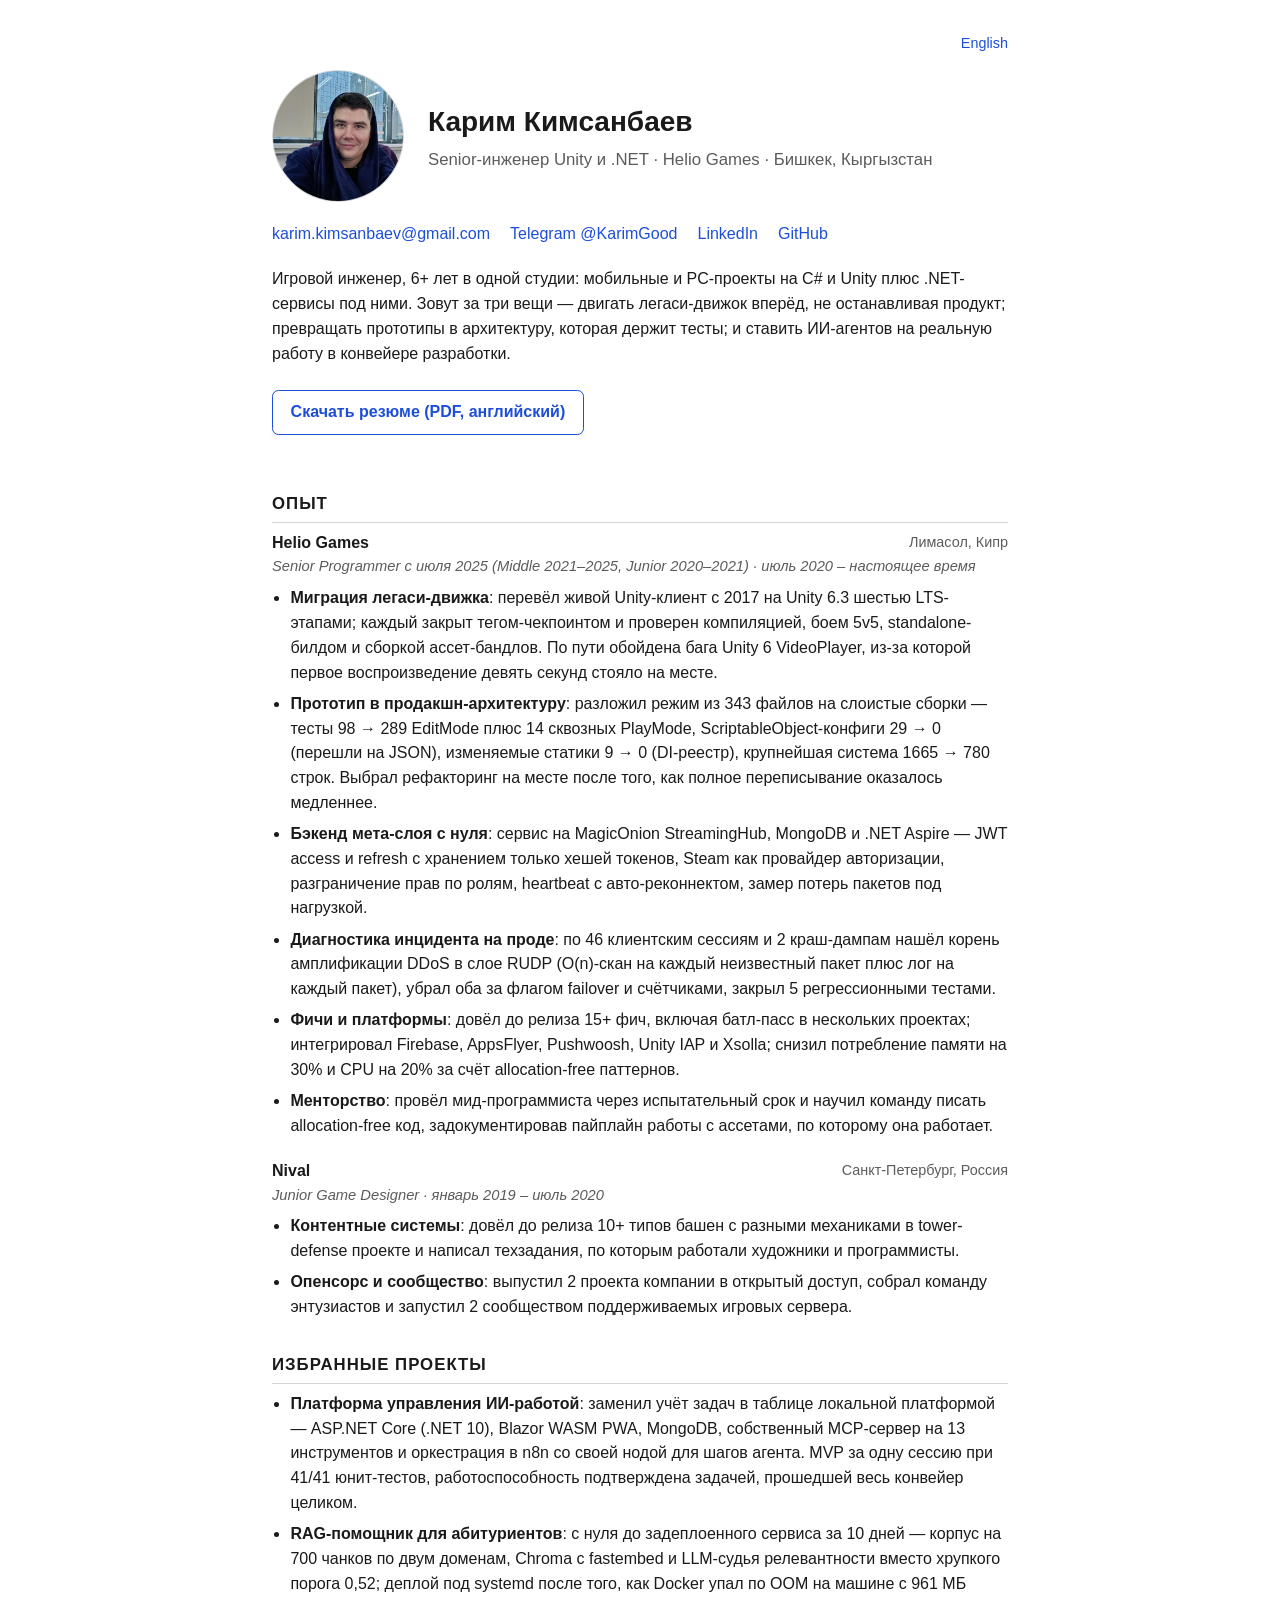
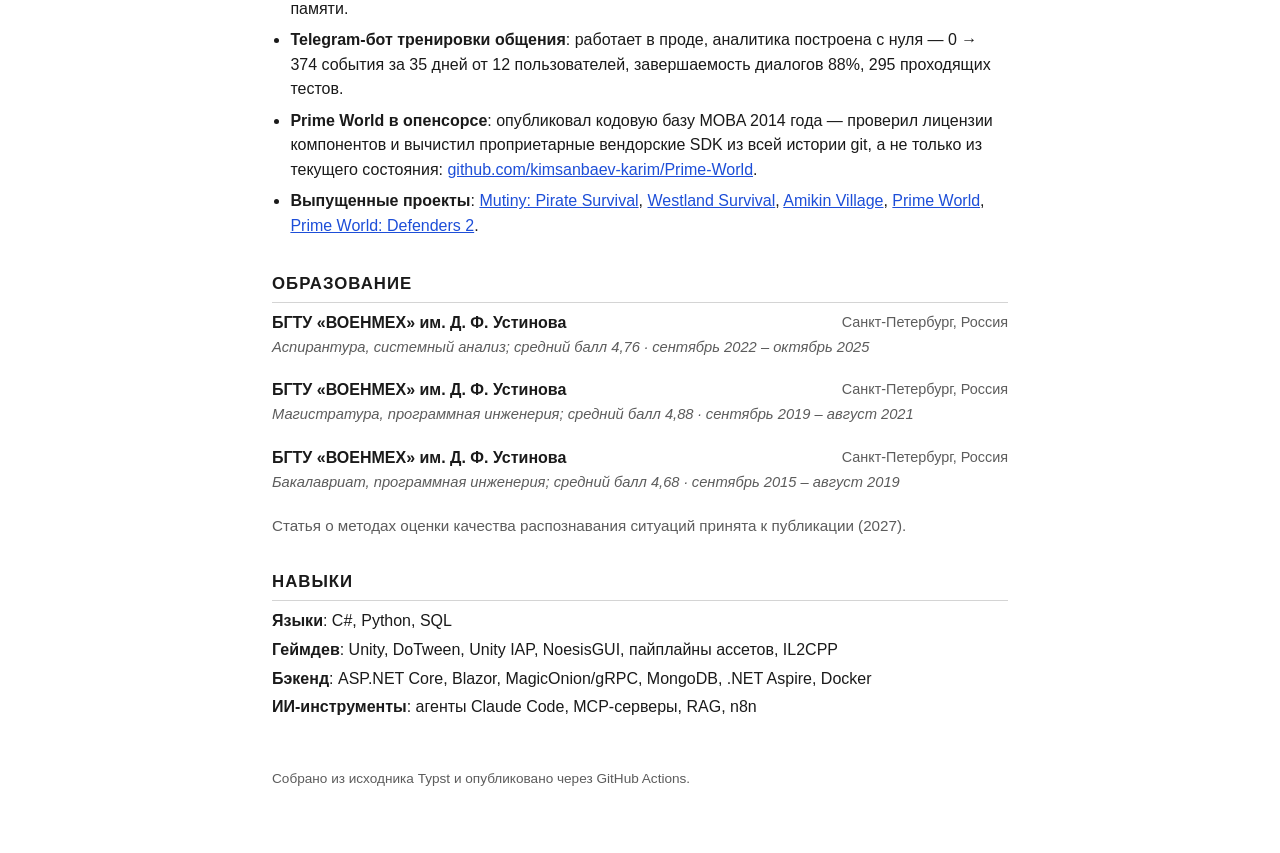
==== site/ru.html @ 37eb964f "Rewrite resume content, add bilingual pages, move pending-results out of the repo" ====
<!doctype html>
<html lang="ru">
<head>
<meta charset="utf-8">
<meta name="viewport" content="width=device-width, initial-scale=1">
<title>Карим Кимсанбаев — senior-инженер Unity и .NET</title>
<meta name="description" content="Карим Кимсанбаев — senior-инженер Unity и .NET в Helio Games. Миграции легаси-движков, продакшн-архитектура, ИИ-агенты в конвейере разработки.">
<link rel="canonical" href="https://kimsanbaev-karim.github.io/ru.html">
<link rel="alternate" hreflang="en" href="https://kimsanbaev-karim.github.io/">
<link rel="alternate" hreflang="ru" href="https://kimsanbaev-karim.github.io/ru.html">
<link rel="alternate" hreflang="x-default" href="https://kimsanbaev-karim.github.io/">
<link rel="stylesheet" href="style.css">
</head>
<body>
<main>
  <nav class="lang"><a href="index.html">English</a></nav>

  <div class="intro">
    <img src="avatar.jpg" width="460" height="460" alt="Карим Кимсанбаев">
    <div class="intro-text">
      <h1>Карим Кимсанбаев</h1>
      <p class="role">Senior-инженер Unity и .NET · Helio Games · Бишкек, Кыргызстан</p>
    </div>
  </div>

  <ul class="contacts">
    <li><a href="mailto:karim.kimsanbaev@gmail.com">karim.kimsanbaev@gmail.com</a></li>
    <li><a href="https://t.me/KarimGood">Telegram @KarimGood</a></li>
    <li><a href="https://www.linkedin.com/in/karim-kimsanbaev-013851203/">LinkedIn</a></li>
    <li><a href="https://github.com/kimsanbaev-karim">GitHub</a></li>
  </ul>

  <p class="summary">Игровой инженер, 6+ лет в одной студии: мобильные и PC-проекты на C# и Unity плюс .NET-сервисы под ними. Зовут за три вещи — двигать легаси-движок вперёд, не останавливая продукт; превращать прототипы в архитектуру, которая держит тесты; и ставить ИИ-агентов на реальную работу в конвейере разработки.</p>

  <a class="download" href="cv.pdf">Скачать резюме (PDF, английский)</a>

  <h2>Опыт</h2>

  <div class="entry">
    <div class="entry-head">
      <strong>Helio Games</strong>
      <span class="entry-meta">Лимасол, Кипр</span>
    </div>
    <div class="entry-sub">Senior Programmer с июля 2025 (Middle 2021–2025, Junior 2020–2021) · июль 2020 – настоящее время</div>
    <ul class="bullets">
      <li><strong>Миграция легаси-движка</strong>: перевёл живой Unity-клиент с 2017 на Unity 6.3 шестью LTS-этапами; каждый закрыт тегом-чекпоинтом и проверен компиляцией, боем 5v5, standalone-билдом и сборкой ассет-бандлов. По пути обойдена бага Unity 6 VideoPlayer, из-за которой первое воспроизведение девять секунд стояло на месте.</li>
      <li><strong>Прототип в продакшн-архитектуру</strong>: разложил режим из 343 файлов на слоистые сборки — тесты 98 → 289 EditMode плюс 14 сквозных PlayMode, ScriptableObject-конфиги 29 → 0 (перешли на JSON), изменяемые статики 9 → 0 (DI-реестр), крупнейшая система 1665 → 780 строк. Выбрал рефакторинг на месте после того, как полное переписывание оказалось медленнее.</li>
      <li><strong>Бэкенд мета-слоя с нуля</strong>: сервис на MagicOnion StreamingHub, MongoDB и .NET Aspire — JWT access и refresh с хранением только хешей токенов, Steam как провайдер авторизации, разграничение прав по ролям, heartbeat с авто-реконнектом, замер потерь пакетов под нагрузкой.</li>
      <li><strong>Диагностика инцидента на проде</strong>: по 46 клиентским сессиям и 2 краш-дампам нашёл корень амплификации DDoS в слое RUDP (O(n)-скан на каждый неизвестный пакет плюс лог на каждый пакет), убрал оба за флагом failover и счётчиками, закрыл 5 регрессионными тестами.</li>
      <li><strong>Фичи и платформы</strong>: довёл до релиза 15+ фич, включая батл-пасс в нескольких проектах; интегрировал Firebase, AppsFlyer, Pushwoosh, Unity IAP и Xsolla; снизил потребление памяти на 30% и CPU на 20% за счёт allocation-free паттернов.</li>
      <li><strong>Менторство</strong>: провёл мид-программиста через испытательный срок и научил команду писать allocation-free код, задокументировав пайплайн работы с ассетами, по которому она работает.</li>
    </ul>
  </div>

  <div class="entry">
    <div class="entry-head">
      <strong>Nival</strong>
      <span class="entry-meta">Санкт-Петербург, Россия</span>
    </div>
    <div class="entry-sub">Junior Game Designer · январь 2019 – июль 2020</div>
    <ul class="bullets">
      <li><strong>Контентные системы</strong>: довёл до релиза 10+ типов башен с разными механиками в tower-defense проекте и написал техзадания, по которым работали художники и программисты.</li>
      <li><strong>Опенсорс и сообщество</strong>: выпустил 2 проекта компании в открытый доступ, собрал команду энтузиастов и запустил 2 сообществом поддерживаемых игровых сервера.</li>
    </ul>
  </div>

  <h2>Избранные проекты</h2>
  <ul class="bullets">
    <li><strong>Платформа управления ИИ-работой</strong>: заменил учёт задач в таблице локальной платформой — ASP.NET Core (.NET 10), Blazor WASM PWA, MongoDB, собственный MCP-сервер на 13 инструментов и оркестрация в n8n со своей нодой для шагов агента. MVP за одну сессию при 41/41 юнит-тестов, работоспособность подтверждена задачей, прошедшей весь конвейер целиком.</li>
    <li><strong>RAG-помощник для абитуриентов</strong>: с нуля до задеплоенного сервиса за 10 дней — корпус на 700 чанков по двум доменам, Chroma с fastembed и LLM-судья релевантности вместо хрупкого порога 0,52; деплой под systemd после того, как Docker упал по OOM на машине с 961 МБ памяти.</li>
    <li><strong>Telegram-бот тренировки общения</strong>: работает в проде, аналитика построена с нуля — 0 → 374 события за 35 дней от 12 пользователей, завершаемость диалогов 88%, 295 проходящих тестов.</li>
    <li><strong>Prime World в опенсорсе</strong>: опубликовал кодовую базу MOBA 2014 года — проверил лицензии компонентов и вычистил проприетарные вендорские SDK из всей истории git, а не только из текущего состояния: <a href="https://github.com/kimsanbaev-karim/Prime-World">github.com/kimsanbaev-karim/Prime-World</a>.</li>
    <li><strong>Выпущенные проекты</strong>: <a href="https://apps.apple.com/us/app/mutiny-pirate-survival-rpg/id1490838880">Mutiny: Pirate Survival</a>, <a href="https://heliogames.com/westland-survival">Westland Survival</a>, <a href="https://apps.apple.com/us/app/amikin-village-magic-sim-rpg/id6478102304">Amikin Village</a>, <a href="https://store.steampowered.com/app/235340/Prime_World/">Prime World</a>, <a href="https://store.steampowered.com/app/429540/Prime_World_Defenders_2/">Prime World: Defenders 2</a>.</li>
  </ul>

  <h2>Образование</h2>

  <div class="entry">
    <div class="entry-head">
      <strong>БГТУ «ВОЕНМЕХ» им. Д. Ф. Устинова</strong>
      <span class="entry-meta">Санкт-Петербург, Россия</span>
    </div>
    <div class="entry-sub">Аспирантура, системный анализ; средний балл 4,76 · сентябрь 2022 – октябрь 2025</div>
  </div>

  <div class="entry">
    <div class="entry-head">
      <strong>БГТУ «ВОЕНМЕХ» им. Д. Ф. Устинова</strong>
      <span class="entry-meta">Санкт-Петербург, Россия</span>
    </div>
    <div class="entry-sub">Магистратура, программная инженерия; средний балл 4,88 · сентябрь 2019 – август 2021</div>
  </div>

  <div class="entry">
    <div class="entry-head">
      <strong>БГТУ «ВОЕНМЕХ» им. Д. Ф. Устинова</strong>
      <span class="entry-meta">Санкт-Петербург, Россия</span>
    </div>
    <div class="entry-sub">Бакалавриат, программная инженерия; средний балл 4,68 · сентябрь 2015 – август 2019</div>
  </div>

  <p class="note">Статья о методах оценки качества распознавания ситуаций принята к публикации (2027).</p>

  <h2>Навыки</h2>
  <div class="skills">
    <p><strong>Языки</strong>: C#, Python, SQL</p>
    <p><strong>Геймдев</strong>: Unity, DoTween, Unity IAP, NoesisGUI, пайплайны ассетов, IL2CPP</p>
    <p><strong>Бэкенд</strong>: ASP.NET Core, Blazor, MagicOnion/gRPC, MongoDB, .NET Aspire, Docker</p>
    <p><strong>ИИ-инструменты</strong>: агенты Claude Code, MCP-серверы, RAG, n8n</p>
  </div>

  <footer>Собрано из исходника Typst и опубликовано через GitHub Actions.</footer>
</main>
</body>
</html>
---- site/style.css ----
:root {
  --bg: #ffffff;
  --fg: #1a1a1a;
  --muted: #5c5c5c;
  --rule: #d4d4d4;
  --accent: #1d4ed8;
}

@media (prefers-color-scheme: dark) {
  :root {
    --bg: #14161a;
    --fg: #e8e8e8;
    --muted: #a0a4ad;
    --rule: #333842;
    --accent: #7aa2ff;
  }
}

* { box-sizing: border-box; }

body {
  margin: 0;
  padding: 2rem 1.25rem 4rem;
  background: var(--bg);
  color: var(--fg);
  font: 16px/1.55 -apple-system, "Segoe UI", Roboto, Helvetica, Arial, sans-serif;
}

main { max-width: 46rem; margin: 0 auto; }

.lang { margin-bottom: 1rem; text-align: right; font-size: .9rem; }
.lang a { color: var(--accent); text-decoration: none; }
.lang a:hover { text-decoration: underline; }

.intro { display: flex; align-items: center; gap: 1.5rem; flex-wrap: wrap; margin-bottom: 1.25rem; }

.intro img {
  width: 132px;
  height: 132px;
  border-radius: 50%;
  object-fit: cover;
  border: 1px solid var(--rule);
  flex-shrink: 0;
}

.intro-text { min-width: 0; flex: 1 1 18rem; }

h1 { font-size: 1.75rem; margin: 0 0 .25rem; }
.role { color: var(--muted); font-size: 1.05rem; margin: 0; }

.contacts { display: flex; flex-wrap: wrap; gap: .5rem 1.25rem; margin: 0 0 1.25rem; padding: 0; list-style: none; }
.contacts a { color: var(--accent); text-decoration: none; }
.contacts a:hover { text-decoration: underline; }

.summary { margin: 0 0 1.5rem; }

.download {
  display: inline-block;
  margin-bottom: 1.5rem;
  padding: .55rem 1.1rem;
  border: 1px solid var(--accent);
  border-radius: .4rem;
  color: var(--accent);
  text-decoration: none;
  font-weight: 600;
}

.download:hover { background: var(--accent); color: var(--bg); }

h2 {
  font-size: 1.05rem;
  text-transform: uppercase;
  letter-spacing: .06em;
  margin: 2rem 0 .5rem;
  padding-bottom: .3rem;
  border-bottom: 1px solid var(--rule);
}

.entry { margin: 0 0 1.25rem; }
.entry-head { display: flex; flex-wrap: wrap; justify-content: space-between; gap: .25rem 1rem; }
.entry-head strong { font-size: 1rem; }
.entry-meta { color: var(--muted); font-size: .9rem; }
.entry-sub { color: var(--muted); font-size: .92rem; font-style: italic; }

ul.bullets { margin: .5rem 0 0; padding-left: 1.15rem; }
ul.bullets li { margin-bottom: .4rem; }

.skills p { margin: .25rem 0; }
.note { color: var(--muted); font-size: .95rem; }

a { color: var(--accent); }

footer { margin-top: 3rem; color: var(--muted); font-size: .85rem; }
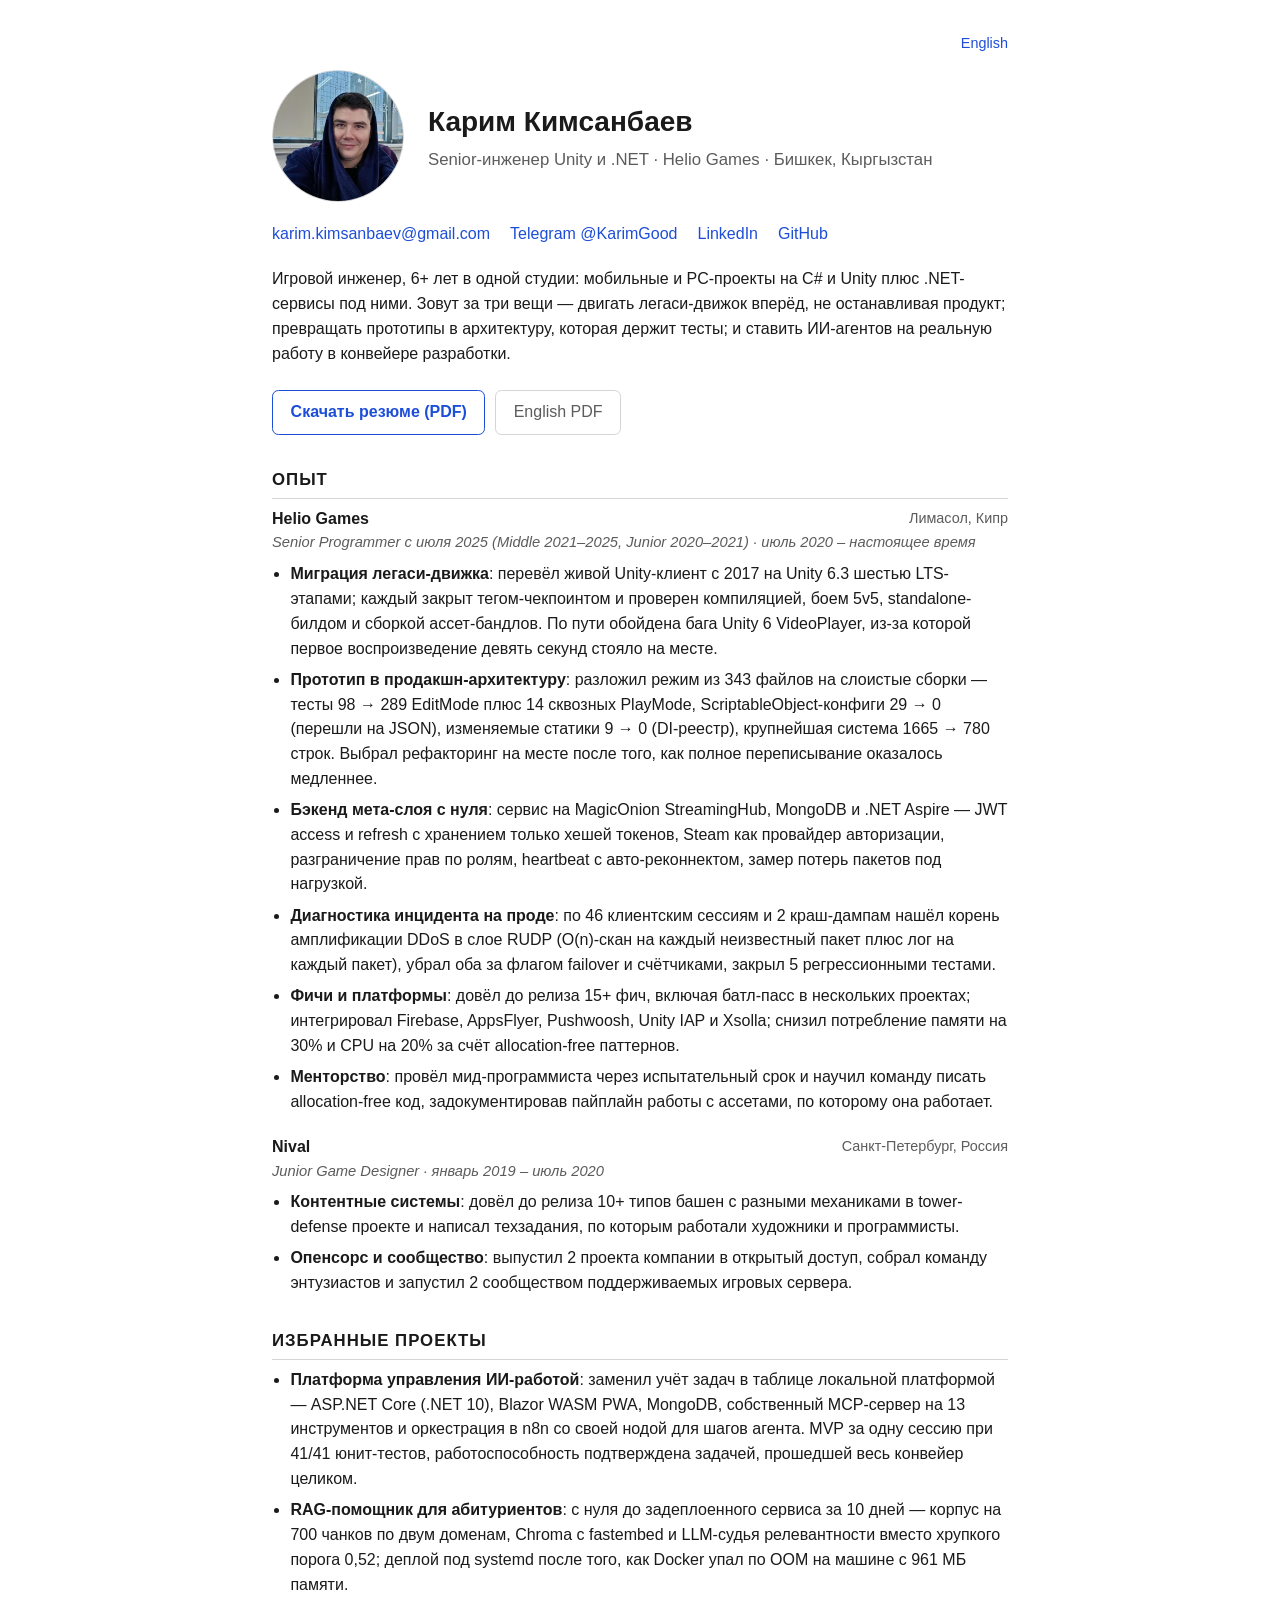
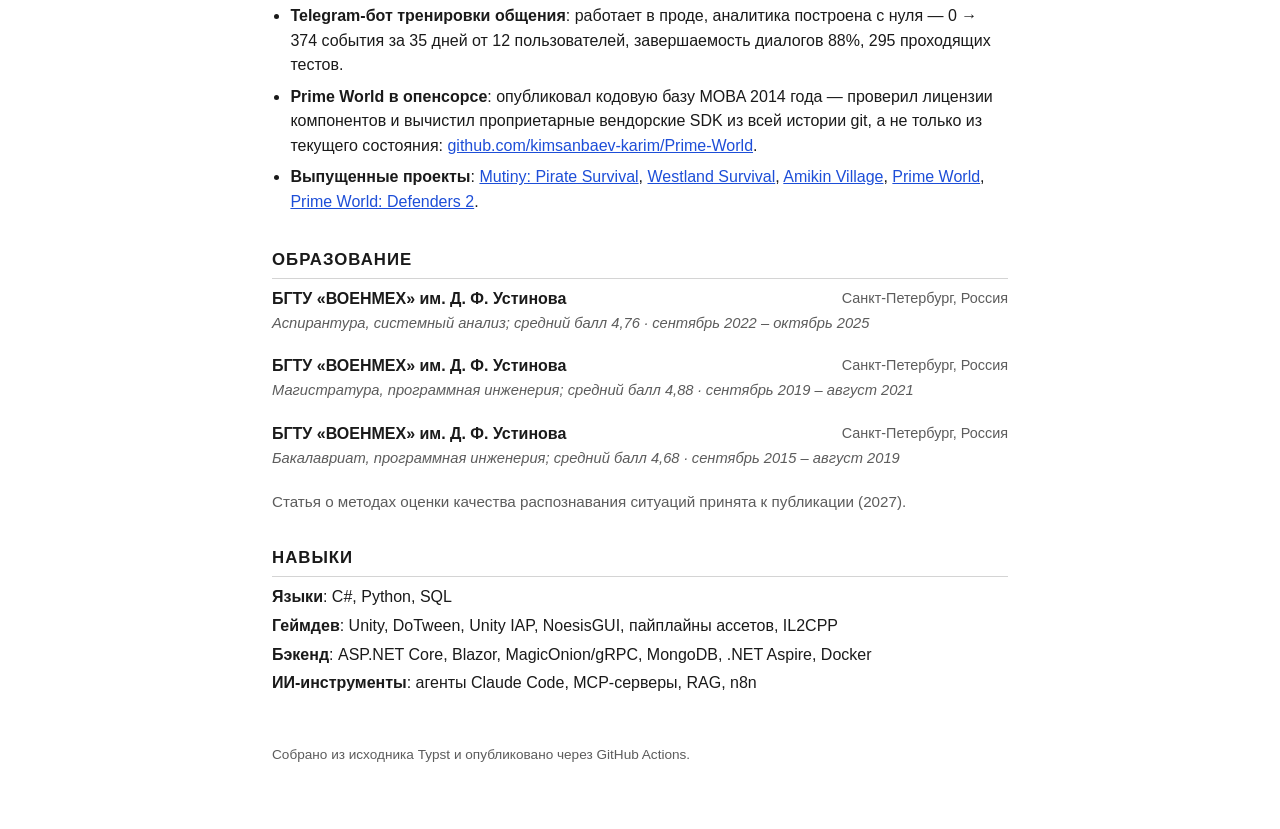
==== commit 1e9856b5: "Add Russian resume PDF and per-language download buttons" ====
--- a/site/ru.html
+++ b/site/ru.html
@@ -32,7 +32,10 @@
 
   <p class="summary">Игровой инженер, 6+ лет в одной студии: мобильные и PC-проекты на C# и Unity плюс .NET-сервисы под ними. Зовут за три вещи — двигать легаси-движок вперёд, не останавливая продукт; превращать прототипы в архитектуру, которая держит тесты; и ставить ИИ-агентов на реальную работу в конвейере разработки.</p>
 
-  <a class="download" href="cv.pdf">Скачать резюме (PDF, английский)</a>
+  <p class="downloads">
+    <a class="download" href="cv-ru.pdf">Скачать резюме (PDF)</a>
+    <a class="download secondary" href="cv.pdf">English PDF</a>
+  </p>
 
   <h2>Опыт</h2>
 
--- a/site/style.css
+++ b/site/style.css
@@ -54,9 +54,10 @@
 
 .summary { margin: 0 0 1.5rem; }
 
+.downloads { display: flex; flex-wrap: wrap; gap: .6rem; margin: 0 0 1.5rem; }
+
 .download {
   display: inline-block;
-  margin-bottom: 1.5rem;
   padding: .55rem 1.1rem;
   border: 1px solid var(--accent);
   border-radius: .4rem;
@@ -66,6 +67,8 @@
 }
 
 .download:hover { background: var(--accent); color: var(--bg); }
+.download.secondary { border-color: var(--rule); color: var(--muted); font-weight: 400; }
+.download.secondary:hover { background: var(--rule); color: var(--fg); }
 
 h2 {
   font-size: 1.05rem;
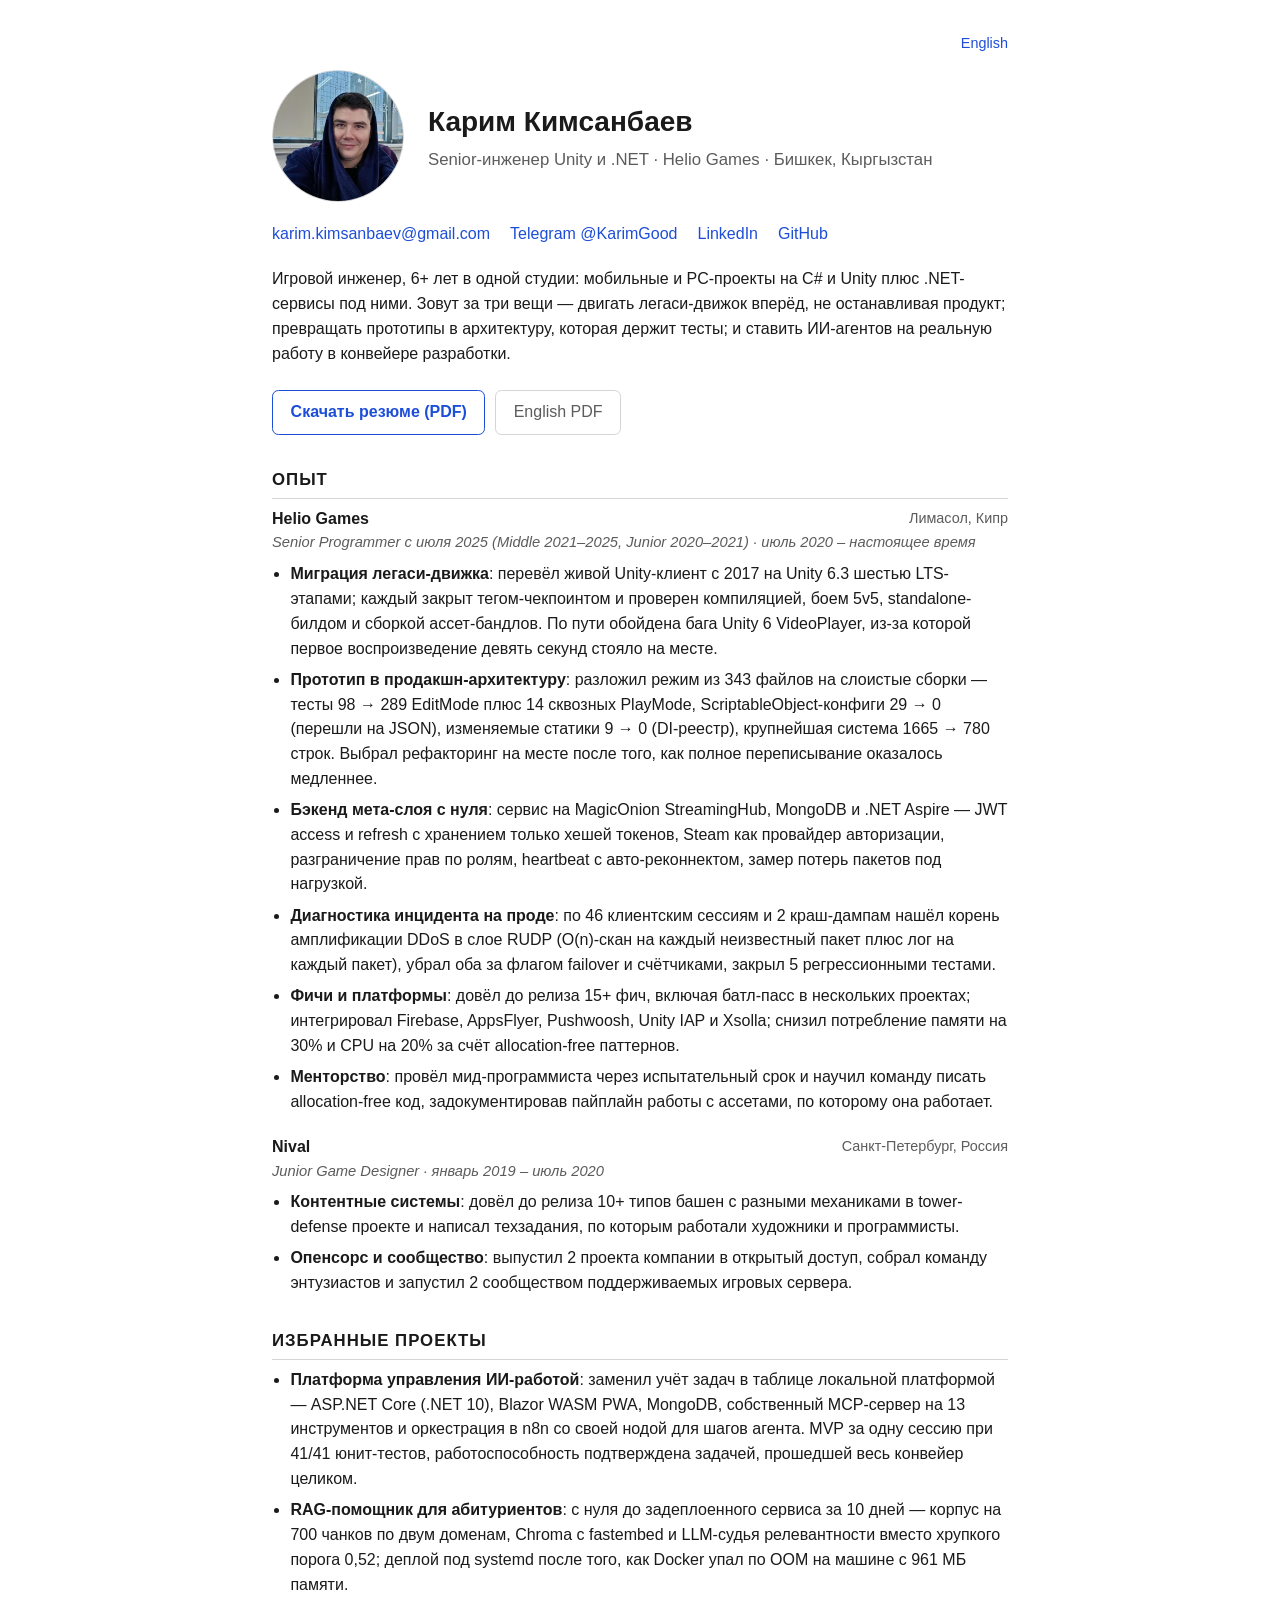
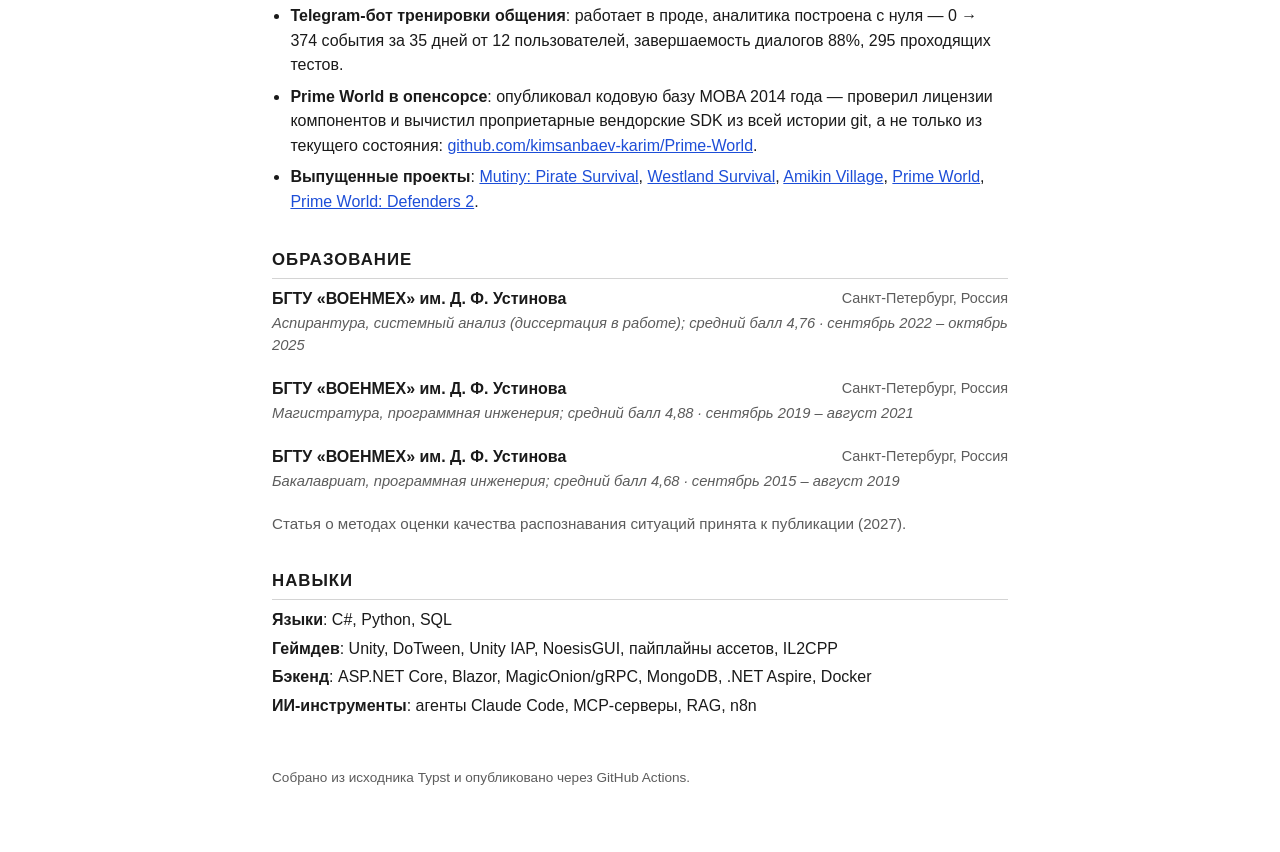
==== commit 9d93adac: "Mark the PhD programme as thesis in progress" ====
--- a/site/ru.html
+++ b/site/ru.html
@@ -83,7 +83,7 @@
       <strong>БГТУ «ВОЕНМЕХ» им. Д. Ф. Устинова</strong>
       <span class="entry-meta">Санкт-Петербург, Россия</span>
     </div>
-    <div class="entry-sub">Аспирантура, системный анализ; средний балл 4,76 · сентябрь 2022 – октябрь 2025</div>
+    <div class="entry-sub">Аспирантура, системный анализ (диссертация в работе); средний балл 4,76 · сентябрь 2022 – октябрь 2025</div>
   </div>
 
   <div class="entry">
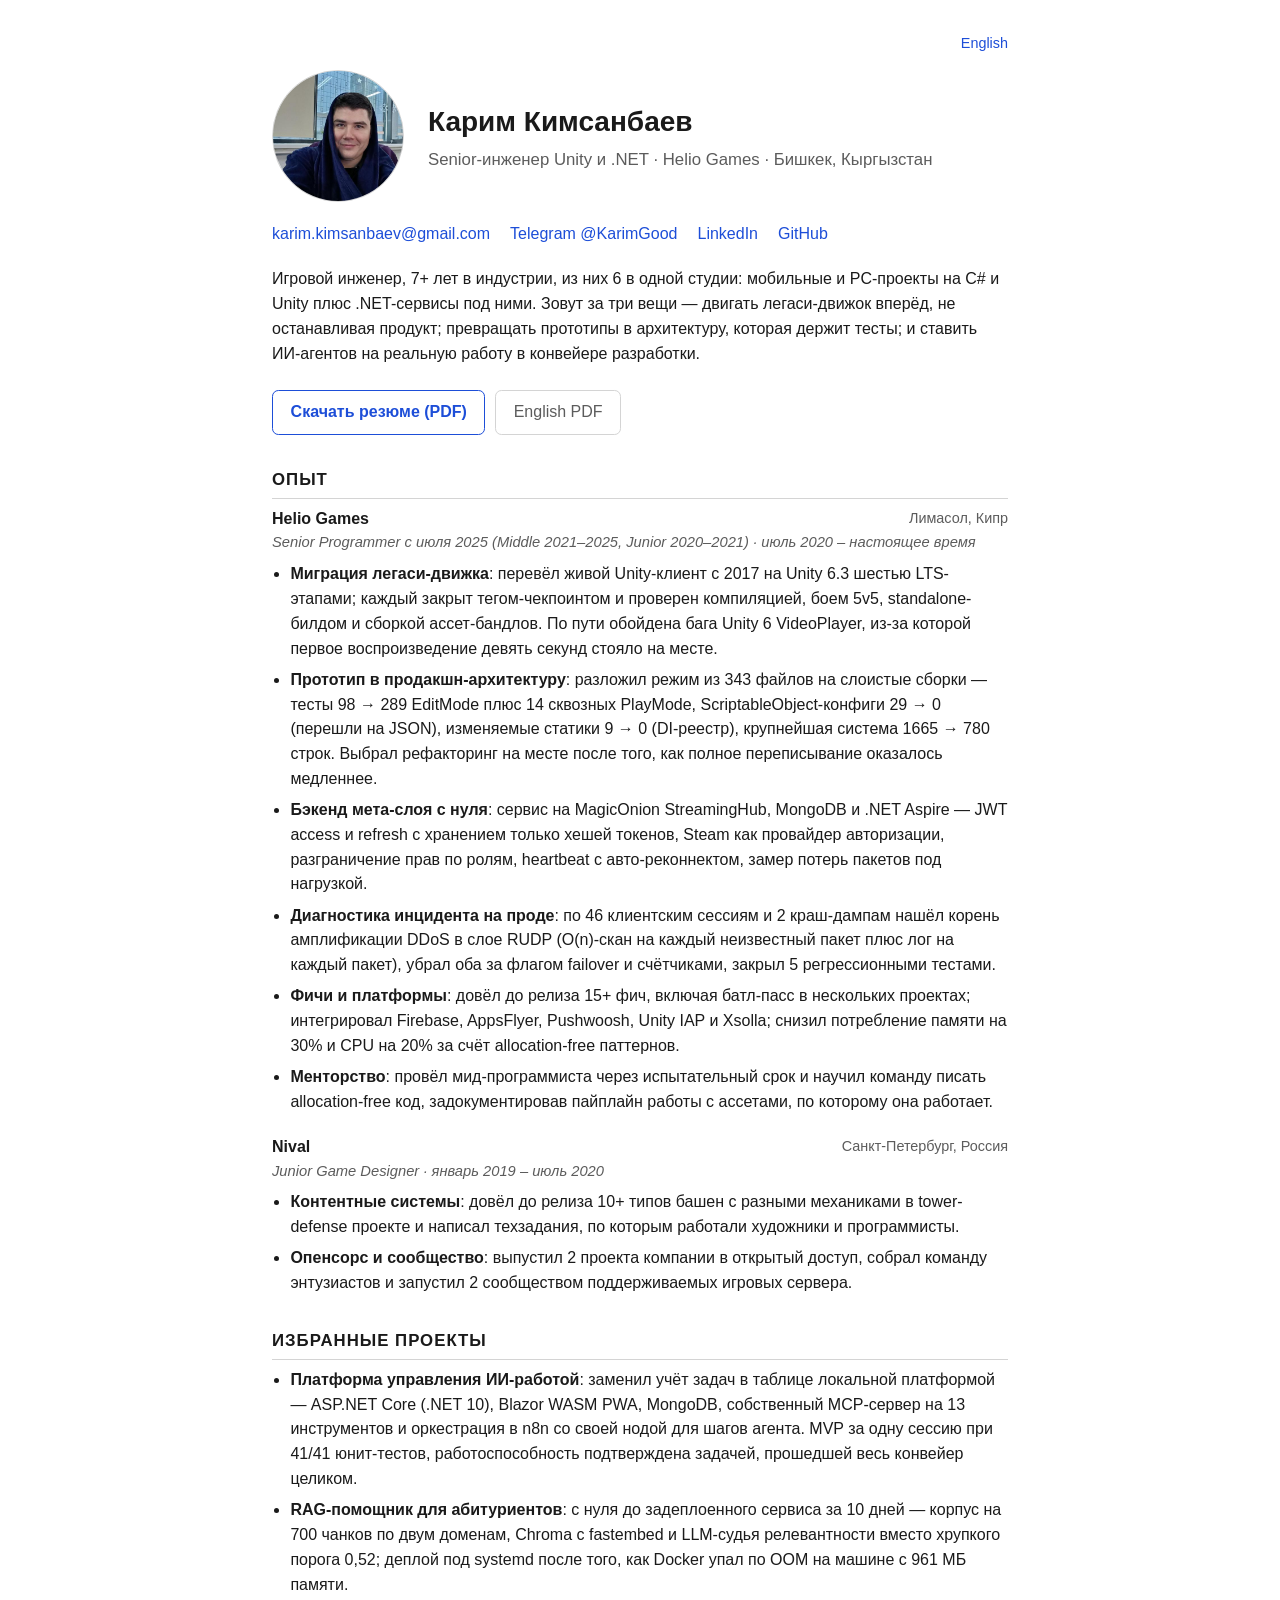
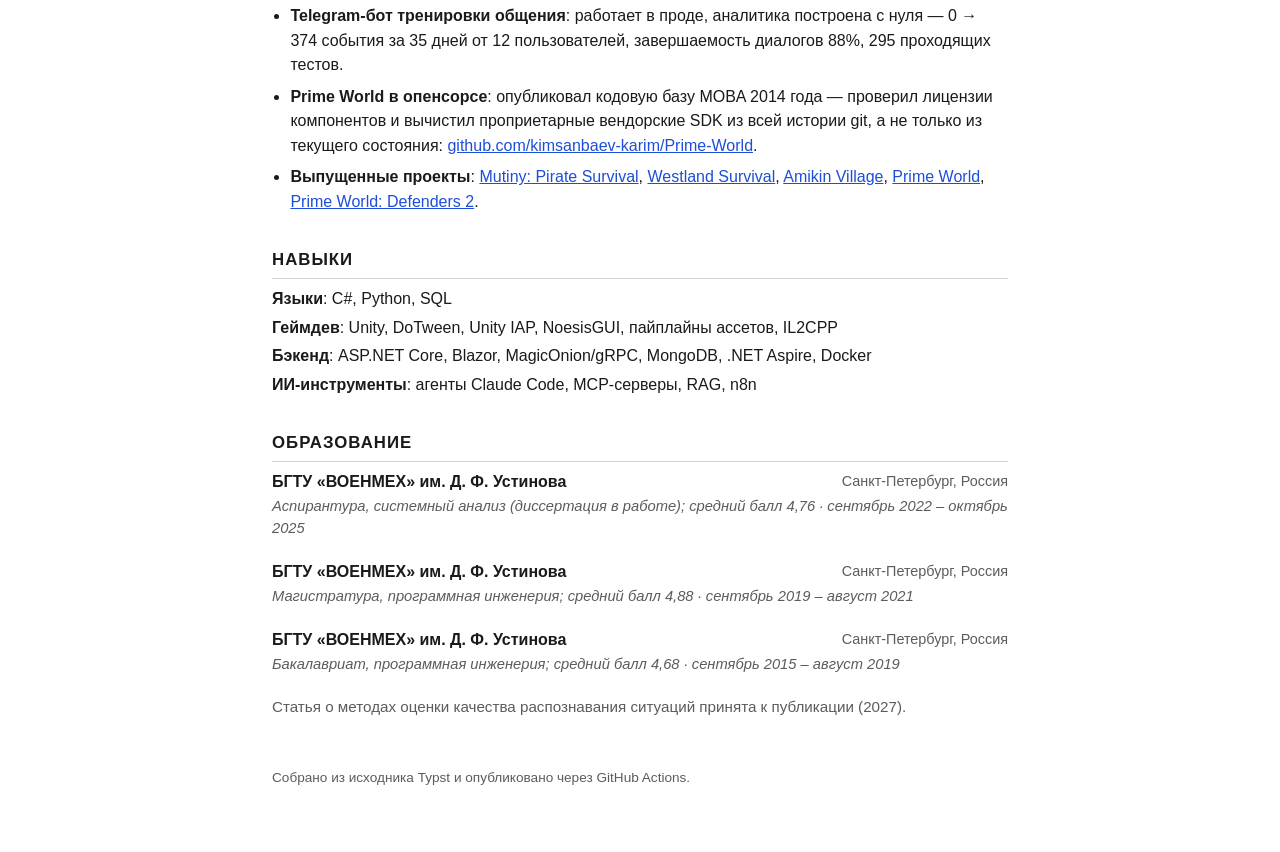
==== commit 13973762: "Apply resume_review channel rules to CV and site Проработали историю чата t.me/resume_review (закреп" ====
--- a/site/ru.html
+++ b/site/ru.html
@@ -30,11 +30,11 @@
     <li><a href="https://github.com/kimsanbaev-karim">GitHub</a></li>
   </ul>
 
-  <p class="summary">Игровой инженер, 6+ лет в одной студии: мобильные и PC-проекты на C# и Unity плюс .NET-сервисы под ними. Зовут за три вещи — двигать легаси-движок вперёд, не останавливая продукт; превращать прототипы в архитектуру, которая держит тесты; и ставить ИИ-агентов на реальную работу в конвейере разработки.</p>
+  <p class="summary">Игровой инженер, 7+ лет в индустрии, из них 6 в одной студии: мобильные и PC-проекты на C# и Unity плюс .NET-сервисы под ними. Зовут за три вещи — двигать легаси-движок вперёд, не останавливая продукт; превращать прототипы в архитектуру, которая держит тесты; и ставить ИИ-агентов на реальную работу в конвейере разработки.</p>
 
   <p class="downloads">
-    <a class="download" href="cv-ru.pdf">Скачать резюме (PDF)</a>
-    <a class="download secondary" href="cv.pdf">English PDF</a>
+    <a class="download" href="Karim_Kimsanbaev_CV_RU.pdf">Скачать резюме (PDF)</a>
+    <a class="download secondary" href="Karim_Kimsanbaev_CV.pdf">English PDF</a>
   </p>
 
   <h2>Опыт</h2>
@@ -76,6 +76,14 @@
     <li><strong>Выпущенные проекты</strong>: <a href="https://apps.apple.com/us/app/mutiny-pirate-survival-rpg/id1490838880">Mutiny: Pirate Survival</a>, <a href="https://heliogames.com/westland-survival">Westland Survival</a>, <a href="https://apps.apple.com/us/app/amikin-village-magic-sim-rpg/id6478102304">Amikin Village</a>, <a href="https://store.steampowered.com/app/235340/Prime_World/">Prime World</a>, <a href="https://store.steampowered.com/app/429540/Prime_World_Defenders_2/">Prime World: Defenders 2</a>.</li>
   </ul>
 
+  <h2>Навыки</h2>
+  <div class="skills">
+    <p><strong>Языки</strong>: C#, Python, SQL</p>
+    <p><strong>Геймдев</strong>: Unity, DoTween, Unity IAP, NoesisGUI, пайплайны ассетов, IL2CPP</p>
+    <p><strong>Бэкенд</strong>: ASP.NET Core, Blazor, MagicOnion/gRPC, MongoDB, .NET Aspire, Docker</p>
+    <p><strong>ИИ-инструменты</strong>: агенты Claude Code, MCP-серверы, RAG, n8n</p>
+  </div>
+
   <h2>Образование</h2>
 
   <div class="entry">
@@ -104,14 +112,6 @@
 
   <p class="note">Статья о методах оценки качества распознавания ситуаций принята к публикации (2027).</p>
 
-  <h2>Навыки</h2>
-  <div class="skills">
-    <p><strong>Языки</strong>: C#, Python, SQL</p>
-    <p><strong>Геймдев</strong>: Unity, DoTween, Unity IAP, NoesisGUI, пайплайны ассетов, IL2CPP</p>
-    <p><strong>Бэкенд</strong>: ASP.NET Core, Blazor, MagicOnion/gRPC, MongoDB, .NET Aspire, Docker</p>
-    <p><strong>ИИ-инструменты</strong>: агенты Claude Code, MCP-серверы, RAG, n8n</p>
-  </div>
-
   <footer>Собрано из исходника Typst и опубликовано через GitHub Actions.</footer>
 </main>
 </body>
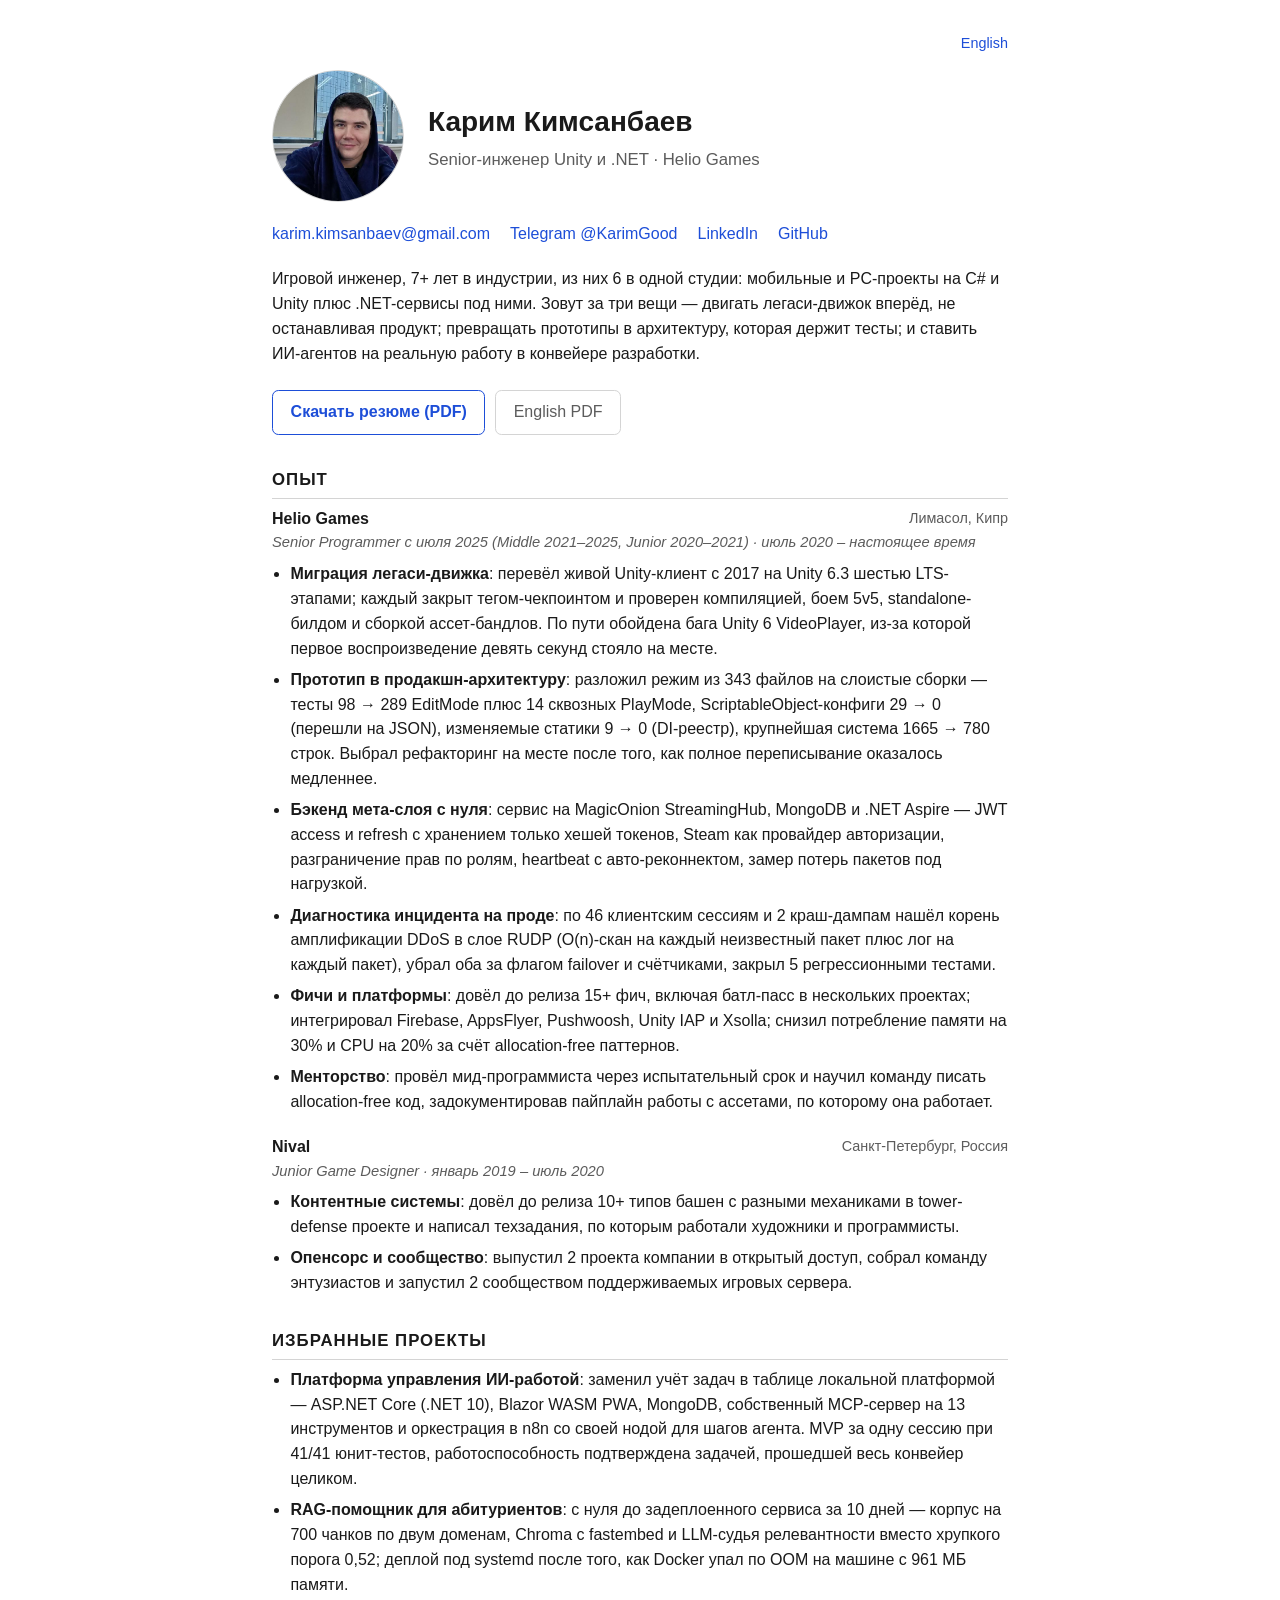
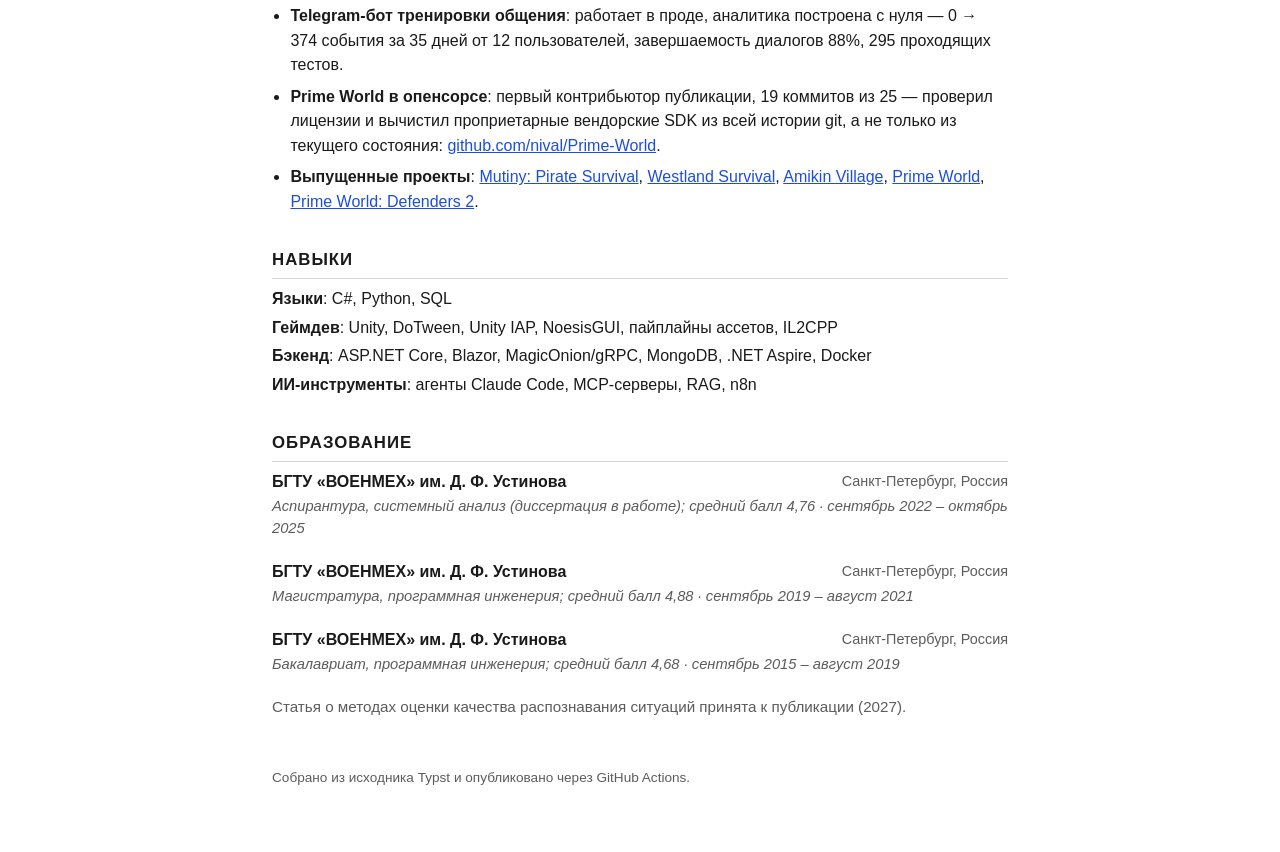
==== commit 328dcacb: "Point Prime World at the upstream repo and drop the location line The public release now credits Kar" ====
--- a/site/ru.html
+++ b/site/ru.html
@@ -19,7 +19,7 @@
     <img src="avatar.jpg" width="460" height="460" alt="Карим Кимсанбаев">
     <div class="intro-text">
       <h1>Карим Кимсанбаев</h1>
-      <p class="role">Senior-инженер Unity и .NET · Helio Games · Бишкек, Кыргызстан</p>
+      <p class="role">Senior-инженер Unity и .NET · Helio Games</p>
     </div>
   </div>
 
@@ -72,7 +72,7 @@
     <li><strong>Платформа управления ИИ-работой</strong>: заменил учёт задач в таблице локальной платформой — ASP.NET Core (.NET 10), Blazor WASM PWA, MongoDB, собственный MCP-сервер на 13 инструментов и оркестрация в n8n со своей нодой для шагов агента. MVP за одну сессию при 41/41 юнит-тестов, работоспособность подтверждена задачей, прошедшей весь конвейер целиком.</li>
     <li><strong>RAG-помощник для абитуриентов</strong>: с нуля до задеплоенного сервиса за 10 дней — корпус на 700 чанков по двум доменам, Chroma с fastembed и LLM-судья релевантности вместо хрупкого порога 0,52; деплой под systemd после того, как Docker упал по OOM на машине с 961 МБ памяти.</li>
     <li><strong>Telegram-бот тренировки общения</strong>: работает в проде, аналитика построена с нуля — 0 → 374 события за 35 дней от 12 пользователей, завершаемость диалогов 88%, 295 проходящих тестов.</li>
-    <li><strong>Prime World в опенсорсе</strong>: опубликовал кодовую базу MOBA 2014 года — проверил лицензии компонентов и вычистил проприетарные вендорские SDK из всей истории git, а не только из текущего состояния: <a href="https://github.com/kimsanbaev-karim/Prime-World">github.com/kimsanbaev-karim/Prime-World</a>.</li>
+    <li><strong>Prime World в опенсорсе</strong>: первый контрибьютор публикации, 19 коммитов из 25 — проверил лицензии и вычистил проприетарные вендорские SDK из всей истории git, а не только из текущего состояния: <a href="https://github.com/nival/Prime-World">github.com/nival/Prime-World</a>.</li>
     <li><strong>Выпущенные проекты</strong>: <a href="https://apps.apple.com/us/app/mutiny-pirate-survival-rpg/id1490838880">Mutiny: Pirate Survival</a>, <a href="https://heliogames.com/westland-survival">Westland Survival</a>, <a href="https://apps.apple.com/us/app/amikin-village-magic-sim-rpg/id6478102304">Amikin Village</a>, <a href="https://store.steampowered.com/app/235340/Prime_World/">Prime World</a>, <a href="https://store.steampowered.com/app/429540/Prime_World_Defenders_2/">Prime World: Defenders 2</a>.</li>
   </ul>
 
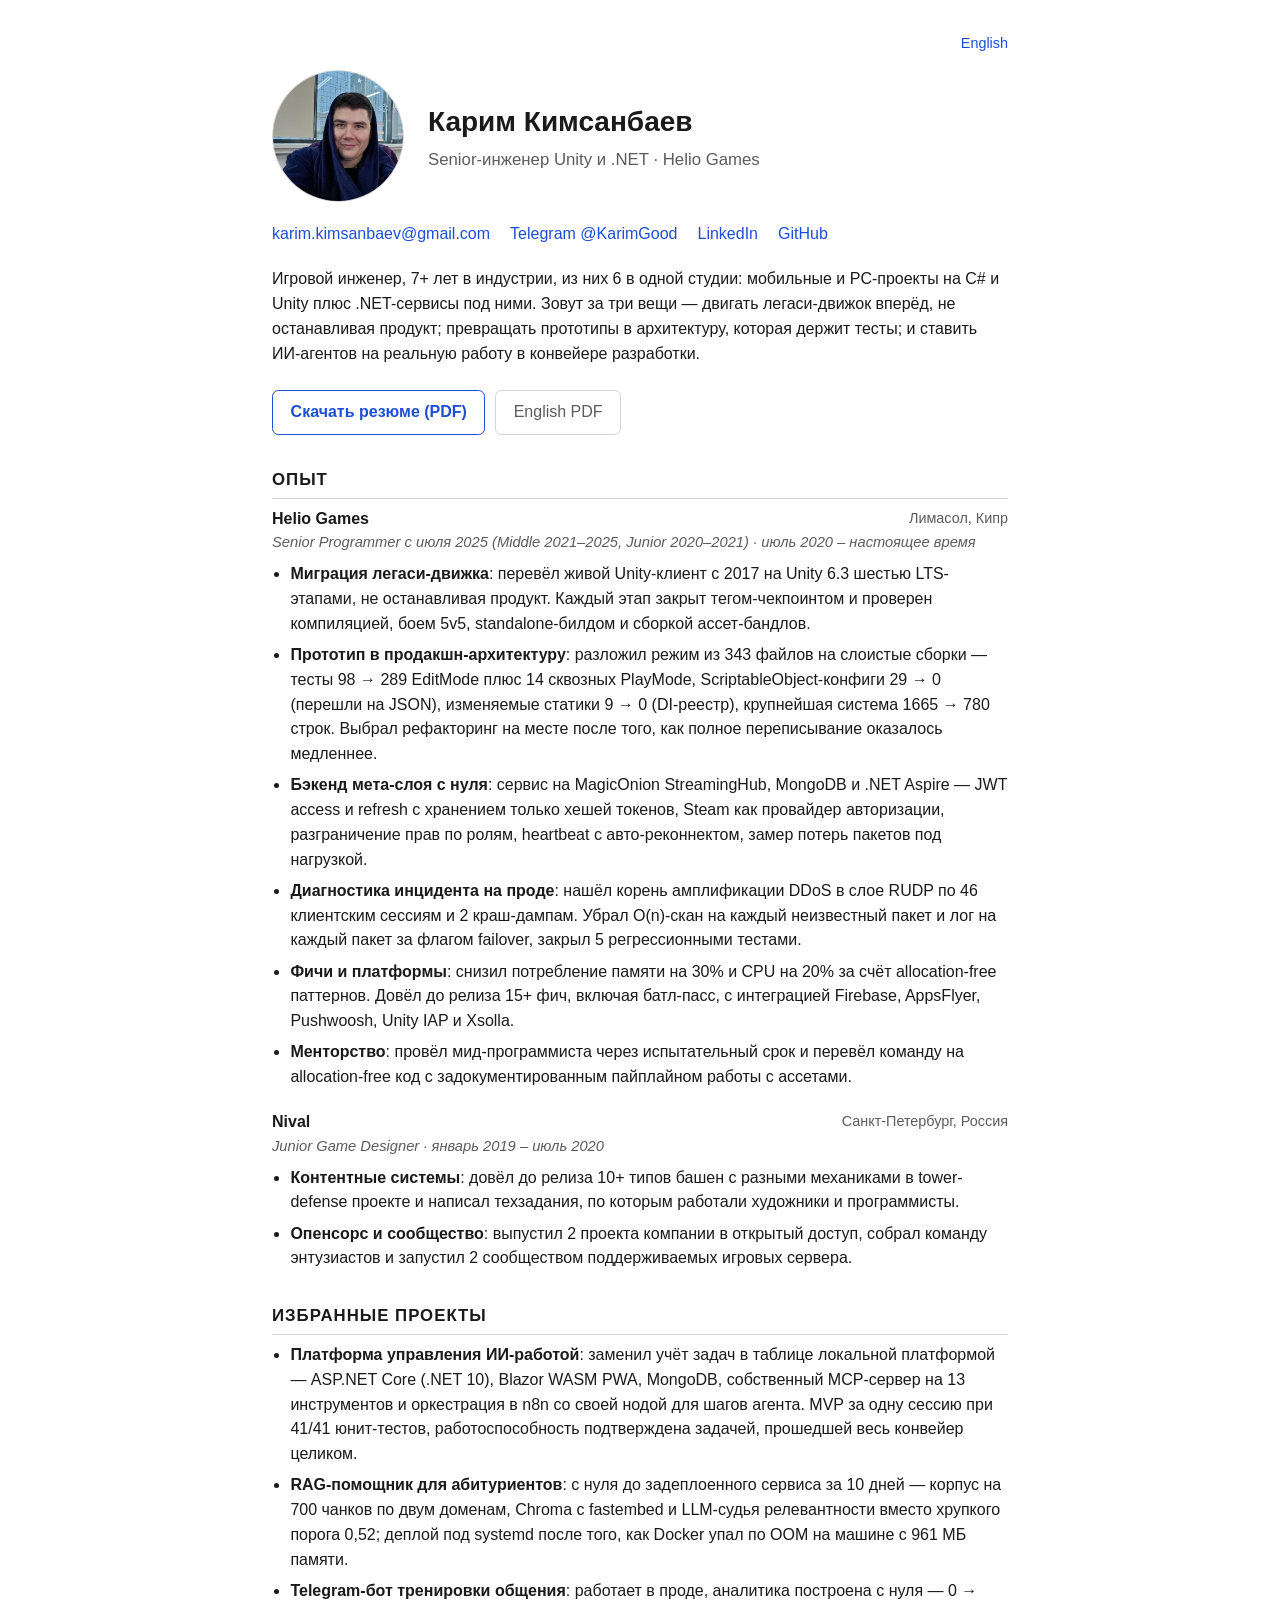
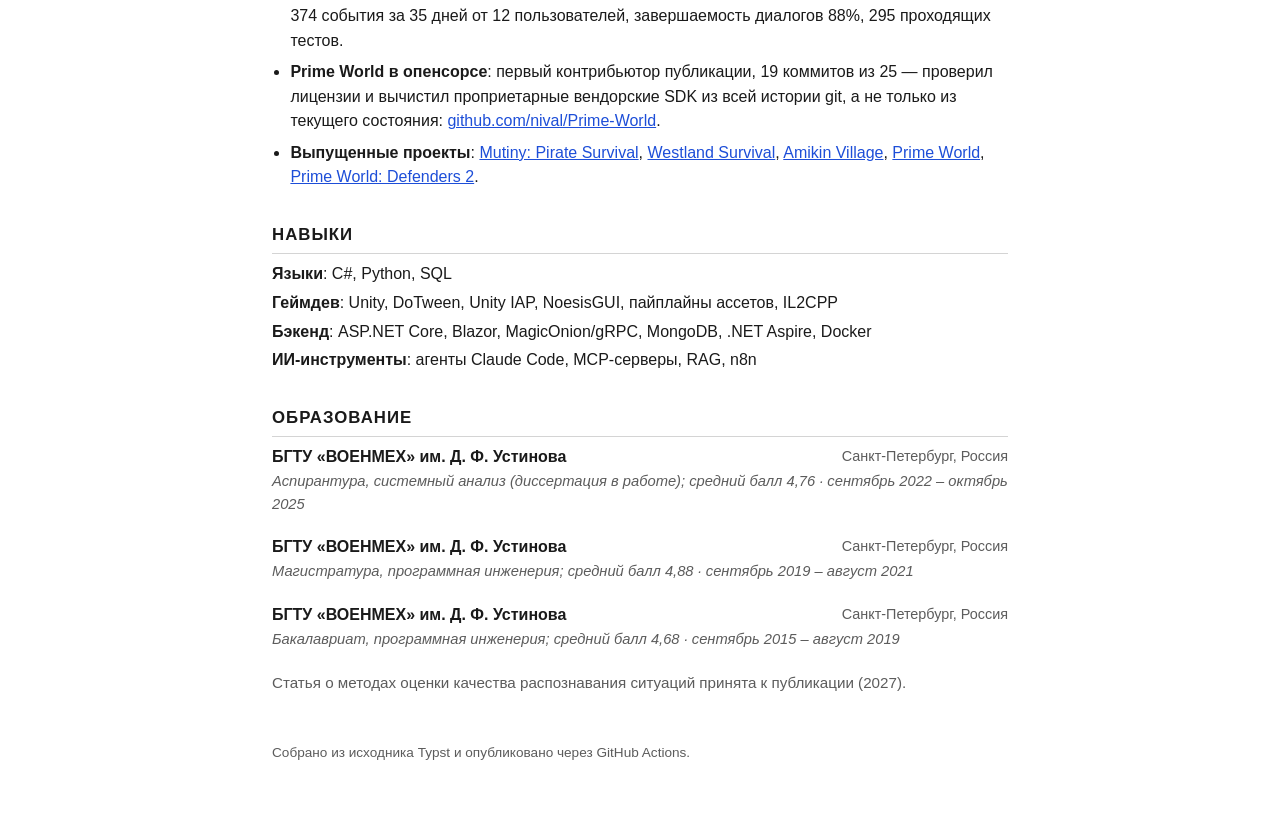
==== commit 1c6d5c72: "Lead each bullet with the outcome instead of the setup The resume_review notes say a bullet should b" ====
--- a/site/ru.html
+++ b/site/ru.html
@@ -46,12 +46,12 @@
     </div>
     <div class="entry-sub">Senior Programmer с июля 2025 (Middle 2021–2025, Junior 2020–2021) · июль 2020 – настоящее время</div>
     <ul class="bullets">
-      <li><strong>Миграция легаси-движка</strong>: перевёл живой Unity-клиент с 2017 на Unity 6.3 шестью LTS-этапами; каждый закрыт тегом-чекпоинтом и проверен компиляцией, боем 5v5, standalone-билдом и сборкой ассет-бандлов. По пути обойдена бага Unity 6 VideoPlayer, из-за которой первое воспроизведение девять секунд стояло на месте.</li>
+      <li><strong>Миграция легаси-движка</strong>: перевёл живой Unity-клиент с 2017 на Unity 6.3 шестью LTS-этапами, не останавливая продукт. Каждый этап закрыт тегом-чекпоинтом и проверен компиляцией, боем 5v5, standalone-билдом и сборкой ассет-бандлов.</li>
       <li><strong>Прототип в продакшн-архитектуру</strong>: разложил режим из 343 файлов на слоистые сборки — тесты 98 → 289 EditMode плюс 14 сквозных PlayMode, ScriptableObject-конфиги 29 → 0 (перешли на JSON), изменяемые статики 9 → 0 (DI-реестр), крупнейшая система 1665 → 780 строк. Выбрал рефакторинг на месте после того, как полное переписывание оказалось медленнее.</li>
       <li><strong>Бэкенд мета-слоя с нуля</strong>: сервис на MagicOnion StreamingHub, MongoDB и .NET Aspire — JWT access и refresh с хранением только хешей токенов, Steam как провайдер авторизации, разграничение прав по ролям, heartbeat с авто-реконнектом, замер потерь пакетов под нагрузкой.</li>
-      <li><strong>Диагностика инцидента на проде</strong>: по 46 клиентским сессиям и 2 краш-дампам нашёл корень амплификации DDoS в слое RUDP (O(n)-скан на каждый неизвестный пакет плюс лог на каждый пакет), убрал оба за флагом failover и счётчиками, закрыл 5 регрессионными тестами.</li>
-      <li><strong>Фичи и платформы</strong>: довёл до релиза 15+ фич, включая батл-пасс в нескольких проектах; интегрировал Firebase, AppsFlyer, Pushwoosh, Unity IAP и Xsolla; снизил потребление памяти на 30% и CPU на 20% за счёт allocation-free паттернов.</li>
-      <li><strong>Менторство</strong>: провёл мид-программиста через испытательный срок и научил команду писать allocation-free код, задокументировав пайплайн работы с ассетами, по которому она работает.</li>
+      <li><strong>Диагностика инцидента на проде</strong>: нашёл корень амплификации DDoS в слое RUDP по 46 клиентским сессиям и 2 краш-дампам. Убрал O(n)-скан на каждый неизвестный пакет и лог на каждый пакет за флагом failover, закрыл 5 регрессионными тестами.</li>
+      <li><strong>Фичи и платформы</strong>: снизил потребление памяти на 30% и CPU на 20% за счёт allocation-free паттернов. Довёл до релиза 15+ фич, включая батл-пасс, с интеграцией Firebase, AppsFlyer, Pushwoosh, Unity IAP и Xsolla.</li>
+      <li><strong>Менторство</strong>: провёл мид-программиста через испытательный срок и перевёл команду на allocation-free код с задокументированным пайплайном работы с ассетами.</li>
     </ul>
   </div>
 
